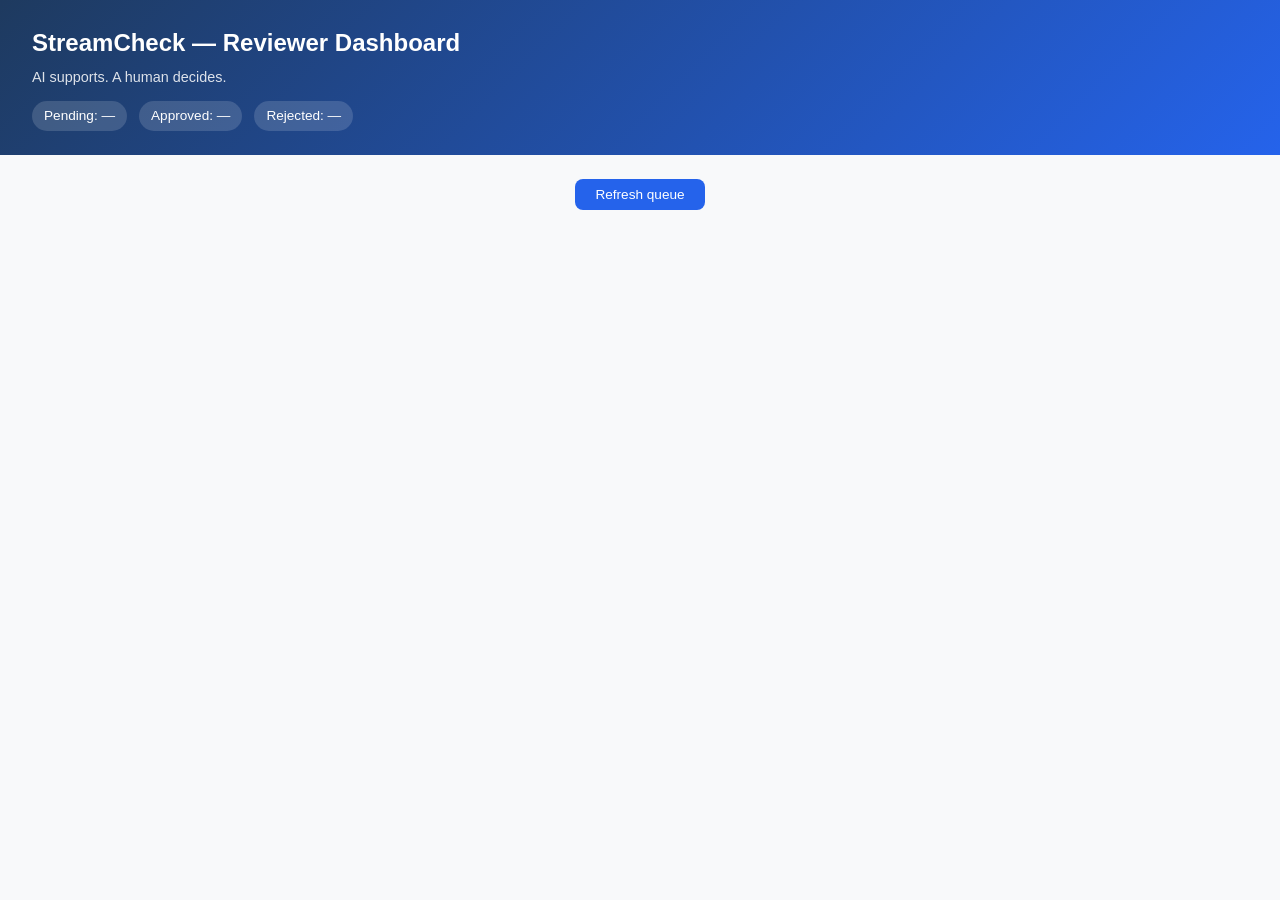
==== static/dashboard.html @ fb082abb "feat: initial StreamCheck prototype AI-supported freshwater ecosystem observation validation middlew" ====
<!DOCTYPE html>
<html lang="en">
<head>
  <meta charset="UTF-8">
  <meta name="viewport" content="width=device-width, initial-scale=1.0">
  <title>StreamCheck — Reviewer Dashboard</title>
  <style>
    :root { --bg: #f8f9fa; --card: #ffffff; --accent: #2563eb; --reject: #dc2626; --approve: #16a34a; --muted: #6b7280; --border: #e5e7eb; --radius: 12px; }
    * { margin: 0; padding: 0; box-sizing: border-box; }
    body { font-family: -apple-system, BlinkMacSystemFont, "Segoe UI", Roboto, sans-serif; background: var(--bg); color: #1f2937; line-height: 1.6; }
    header { background: linear-gradient(135deg, #1e3a5f 0%, #2563eb 100%); color: white; padding: 24px 32px; }
    header h1 { font-size: 1.5rem; font-weight: 700; }
    header p { opacity: 0.85; font-size: 0.9rem; margin-top: 4px; }
    .badge-row { display: flex; gap: 12px; margin-top: 12px; font-size: 0.85rem; }
    .badge { background: rgba(255,255,255,0.15); padding: 4px 12px; border-radius: 20px; }
    main { max-width: 960px; margin: 24px auto; padding: 0 16px; }
    .empty { text-align: center; padding: 64px 16px; color: var(--muted); }
    .empty h2 { font-size: 1.2rem; margin-bottom: 8px; }
    .obs-card { background: var(--card); border: 1px solid var(--border); border-radius: var(--radius); padding: 24px; margin-bottom: 20px; box-shadow: 0 1px 3px rgba(0,0,0,0.06); }
    .obs-card .photo-wrap { width: 100%; max-height: 320px; overflow: hidden; border-radius: 8px; margin-bottom: 16px; background: #f0f0f0; display: flex; align-items: center; justify-content: center; }
    .obs-card .photo-wrap img { width: 100%; object-fit: cover; max-height: 320px; }
    .obs-card h3 { font-size: 1rem; font-weight: 600; margin-bottom: 4px; }
    .obs-card .meta { font-size: 0.8rem; color: var(--muted); margin-bottom: 12px; }
    .obs-card .text-desc { font-size: 0.95rem; margin-bottom: 12px; }
    .indicator-chips { display: flex; flex-wrap: wrap; gap: 8px; margin-bottom: 12px; }
    .chip { background: #eff6ff; color: var(--accent); border-radius: 20px; padding: 4px 12px; font-size: 0.8rem; font-weight: 500; }
    .confidence { display: inline-block; font-weight: 600; padding: 2px 10px; border-radius: 20px; font-size: 0.85rem; margin-bottom: 12px; }
    .confidence.high { background: #dcfce7; color: #15803d; }
    .confidence.med { background: #fef3c7; color: #92400e; }
    .confidence.low { background: #fee2e2; color: #991b1b; }
    .reasoning { background: #f9fafb; border-left: 3px solid var(--accent); padding: 12px 16px; border-radius: 0 8px 8px 0; font-size: 0.9rem; margin-bottom: 16px; white-space: pre-wrap; }
    .actions { display: flex; gap: 12px; }
    .btn { padding: 10px 24px; border: none; border-radius: 8px; font-size: 0.9rem; font-weight: 600; cursor: pointer; transition: opacity 0.15s; }
    .btn:disabled { opacity: 0.5; cursor: not-allowed; }
    .btn-approve { background: var(--approve); color: white; }
    .btn-reject { background: var(--reject); color: white; }
    .btn:hover:not(:disabled) { opacity: 0.85; }
    .result-msg { margin-top: 8px; font-size: 0.85rem; padding: 8px 12px; border-radius: 6px; }
    .result-msg.success { background: #dcfce7; color: #15803d; }
    .result-msg.error { background: #fee2e2; color: #991b1b; }
    .refresh-bar { text-align: center; margin-bottom: 16px; }
    .refresh-bar button { background: var(--accent); color: white; border: none; padding: 8px 20px; border-radius: 8px; cursor: pointer; font-size: 0.85rem; font-weight: 500; }
    .fhir-id { font-size: 0.8rem; color: var(--muted); margin-top: 4px; }
  </style>
</head>
<body>
  <header>
    <h1>StreamCheck — Reviewer Dashboard</h1>
    <p>AI supports. A human decides.</p>
    <div class="badge-row">
      <span class="badge" id="pending-count">Pending: —</span>
      <span class="badge" id="approved-count">Approved: —</span>
      <span class="badge" id="rejected-count">Rejected: —</span>
    </div>
  </header>
  <main>
    <div class="refresh-bar">
      <button onclick="loadQueue()">Refresh queue</button>
    </div>
    <div id="queue"></div>
  </main>
  <script>
    const API = '';

    async function loadQueue() {
      const [pending, approved, rejected] = await Promise.all([
        fetch(API + '/queue').then(r => r.json()),
        fetch(API + '/observations?status=approved').then(r => r.json()),
        fetch(API + '/observations?status=rejected').then(r => r.json()),
      ]);
      document.getElementById('pending-count').textContent = `Pending: ${pending.length}`;
      document.getElementById('approved-count').textContent = `Approved: ${approved.length}`;
      document.getElementById('rejected-count').textContent = `Rejected: ${rejected.length}`;
      const container = document.getElementById('queue');
      if (pending.length === 0 && approved.length === 0 && rejected.length === 0) {
        container.innerHTML = '<div class="empty"><h2>No observations yet</h2><p>Submit one from the <a href="/index.html">citizen form</a>.</p></div>';
        return;
      }
      let html = '';
      // Pending first
      if (pending.length > 0) {
        html += '<h2 style="margin-bottom:12px">Pending Review</h2>';
        pending.forEach(obs => { html += renderCard(obs, true); });
      }
      if (approved.length > 0) {
        html += '<h2 style="margin:24px 0 12px">Approved</h2>';
        approved.forEach(obs => { html += renderCard(obs, false); });
      }
      if (rejected.length > 0) {
        html += '<h2 style="margin:24px 0 12px">Rejected</h2>';
        rejected.forEach(obs => { html += renderCard(obs, false); });
      }
      container.innerHTML = html;
    }

    function confidenceClass(c) { return c >= 0.75 ? 'high' : c >= 0.5 ? 'med' : 'low'; }

    function renderCard(obs, showActions) {
      const indicators = (obs.ai_indicators || []).map(i => `<span class="chip">${i.replace(/_/g, ' ')}</span>`).join('');
      const confPct = Math.round(obs.ai_confidence * 100);
      const statusLabel = obs.status === 'approved' ? '✅ Approved' : obs.status === 'rejected' ? '❌ Rejected' : '⏳ Pending';
      let actionsHtml = '';
      if (showActions) {
        actionsHtml = `
          <div class="actions">
            <button class="btn btn-approve" onclick="approveObs(${obs.id})">✓ Approve</button>
            <button class="btn btn-reject" onclick="rejectObs(${obs.id})">✗ Reject</button>
          </div>
          <div id="result-${obs.id}"></div>`;
      }
      const fhirHtml = obs.fhir_id ? `<div class="fhir-id">FHIR ID: ${obs.fhir_id}</div>` : '';
      return `
        <div class="obs-card" id="card-${obs.id}">
          <div class="photo-wrap"><img src="${obs.photo_url}" alt="Submitted photo" loading="lazy"></div>
          <div class="meta">${statusLabel} · Observation #${obs.id} · ${new Date(obs.created_at).toLocaleString()}</div>
          <h3>Citizen description</h3>
          <p class="text-desc">${escapeHtml(obs.text_description)}</p>
          <div class="indicator-chips">${indicators || '<span class="chip" style="background:#f3f4f6;color:#6b7280">no indicators detected</span>'}</div>
          <span class="confidence ${confidenceClass(obs.ai_confidence)}">Confidence: ${confPct}%</span>
          <h3>AI reasoning</h3>
          <div class="reasoning">${escapeHtml(obs.ai_reasoning)}</div>
          ${fhirHtml}
          ${actionsHtml}
        </div>`;
    }

    function escapeHtml(s) { const d = document.createElement('div'); d.textContent = s; return d.innerHTML; }

    async function approveObs(id) {
      const el = document.getElementById('result-' + id);
      el.innerHTML = 'Approving...';
      try {
        const res = await fetch(API + '/observations/' + id + '/approve', { method: 'POST' });
        const data = await res.json();
        if (!res.ok) throw new Error(data.detail || 'Approve failed');
        el.innerHTML = `<div class="result-msg success">Approved! FHIR ID: ${data.fhir_id}</div>`;
        setTimeout(loadQueue, 800);
      } catch (e) { el.innerHTML = `<div class="result-msg error">${escapeHtml(e.message)}</div>`; }
    }

    async function rejectObs(id) {
      const el = document.getElementById('result-' + id);
      el.innerHTML = 'Rejecting...';
      try {
        const res = await fetch(API + '/observations/' + id + '/reject', { method: 'POST' });
        const data = await res.json();
        if (!res.ok) throw new Error(data.detail || 'Reject failed');
        el.innerHTML = `<div class="result-msg success">Rejected.</div>`;
        setTimeout(loadQueue, 800);
      } catch (e) { el.innerHTML = `<div class="result-msg error">${escapeHtml(e.message)}</div>`; }
    }

    loadQueue();
  </script>
</body>
</html>
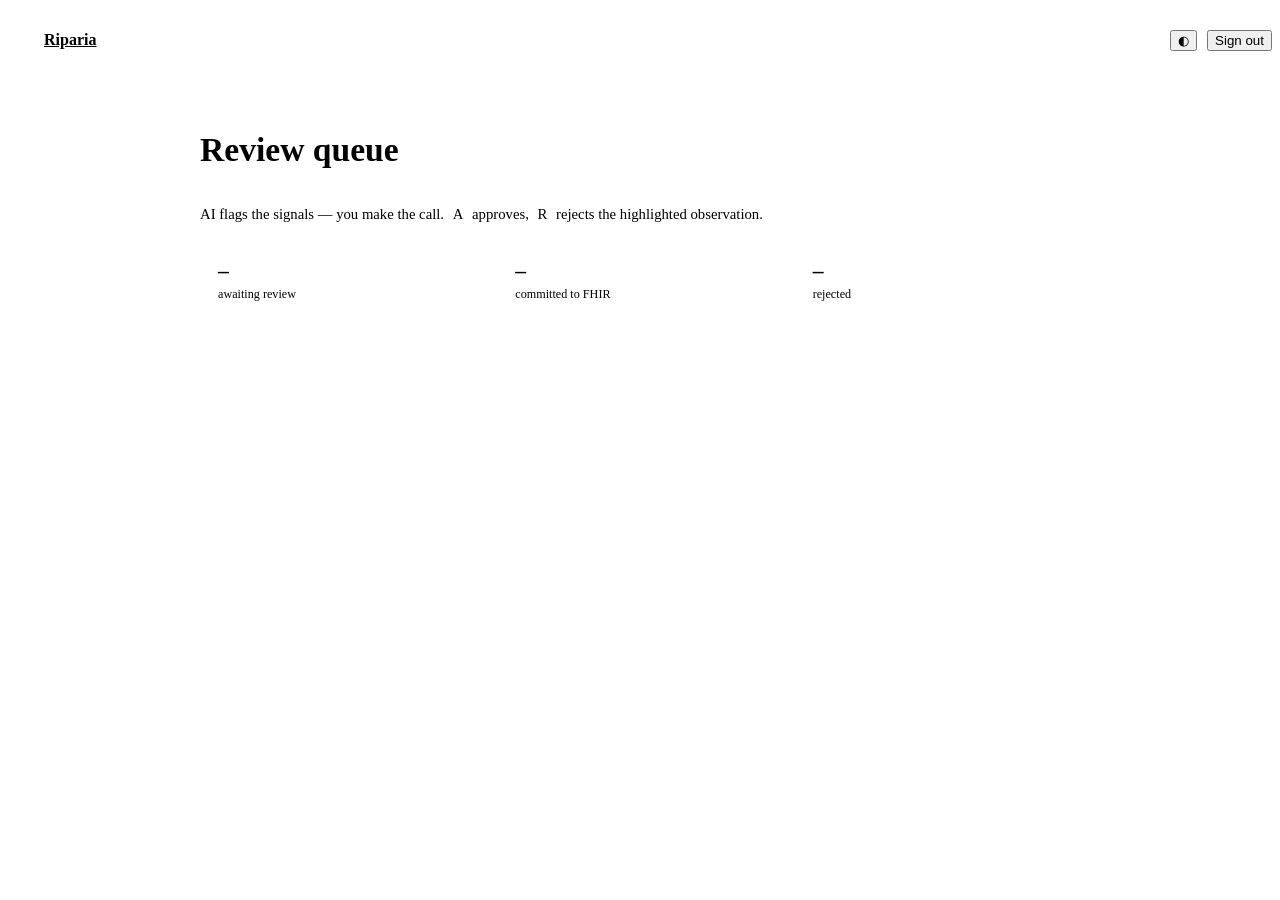
==== commit 0694a0e9: "feat: production-hardened Riparia — auth, Postgres, R2 storage, Render deploy See PR/commit body for" ====
--- a/static/dashboard.html
+++ b/static/dashboard.html
@@ -1,154 +1,260 @@
 <!DOCTYPE html>
-<html lang="en">
+<html lang="en" data-theme="dark">
 <head>
   <meta charset="UTF-8">
   <meta name="viewport" content="width=device-width, initial-scale=1.0">
-  <title>StreamCheck — Reviewer Dashboard</title>
+  <title>Review queue — Riparia</title>
+  <meta name="description" content="Reviewer console: AI-assessed citizen observations awaiting human confirmation.">
+  <meta name="robots" content="noindex">
+  <meta name="theme-color" content="#0b1016">
+  <link rel="icon" href="/assets/favicon.svg" type="image/svg+xml">
+  <link rel="preconnect" href="https://fonts.googleapis.com">
+  <link rel="preconnect" href="https://fonts.gstatic.com" crossorigin>
+  <link href="https://fonts.googleapis.com/css2?family=IBM+Plex+Mono:wght@400;500&family=Instrument+Serif:ital@0;1&family=Inter:wght@400;500;600;700&display=swap" rel="stylesheet">
+  <link rel="stylesheet" href="/css/tokens.css">
   <style>
-    :root { --bg: #f8f9fa; --card: #ffffff; --accent: #2563eb; --reject: #dc2626; --approve: #16a34a; --muted: #6b7280; --border: #e5e7eb; --radius: 12px; }
-    * { margin: 0; padding: 0; box-sizing: border-box; }
-    body { font-family: -apple-system, BlinkMacSystemFont, "Segoe UI", Roboto, sans-serif; background: var(--bg); color: #1f2937; line-height: 1.6; }
-    header { background: linear-gradient(135deg, #1e3a5f 0%, #2563eb 100%); color: white; padding: 24px 32px; }
-    header h1 { font-size: 1.5rem; font-weight: 700; }
-    header p { opacity: 0.85; font-size: 0.9rem; margin-top: 4px; }
-    .badge-row { display: flex; gap: 12px; margin-top: 12px; font-size: 0.85rem; }
-    .badge { background: rgba(255,255,255,0.15); padding: 4px 12px; border-radius: 20px; }
-    main { max-width: 960px; margin: 24px auto; padding: 0 16px; }
-    .empty { text-align: center; padding: 64px 16px; color: var(--muted); }
-    .empty h2 { font-size: 1.2rem; margin-bottom: 8px; }
-    .obs-card { background: var(--card); border: 1px solid var(--border); border-radius: var(--radius); padding: 24px; margin-bottom: 20px; box-shadow: 0 1px 3px rgba(0,0,0,0.06); }
-    .obs-card .photo-wrap { width: 100%; max-height: 320px; overflow: hidden; border-radius: 8px; margin-bottom: 16px; background: #f0f0f0; display: flex; align-items: center; justify-content: center; }
-    .obs-card .photo-wrap img { width: 100%; object-fit: cover; max-height: 320px; }
-    .obs-card h3 { font-size: 1rem; font-weight: 600; margin-bottom: 4px; }
-    .obs-card .meta { font-size: 0.8rem; color: var(--muted); margin-bottom: 12px; }
-    .obs-card .text-desc { font-size: 0.95rem; margin-bottom: 12px; }
-    .indicator-chips { display: flex; flex-wrap: wrap; gap: 8px; margin-bottom: 12px; }
-    .chip { background: #eff6ff; color: var(--accent); border-radius: 20px; padding: 4px 12px; font-size: 0.8rem; font-weight: 500; }
-    .confidence { display: inline-block; font-weight: 600; padding: 2px 10px; border-radius: 20px; font-size: 0.85rem; margin-bottom: 12px; }
-    .confidence.high { background: #dcfce7; color: #15803d; }
-    .confidence.med { background: #fef3c7; color: #92400e; }
-    .confidence.low { background: #fee2e2; color: #991b1b; }
-    .reasoning { background: #f9fafb; border-left: 3px solid var(--accent); padding: 12px 16px; border-radius: 0 8px 8px 0; font-size: 0.9rem; margin-bottom: 16px; white-space: pre-wrap; }
-    .actions { display: flex; gap: 12px; }
-    .btn { padding: 10px 24px; border: none; border-radius: 8px; font-size: 0.9rem; font-weight: 600; cursor: pointer; transition: opacity 0.15s; }
-    .btn:disabled { opacity: 0.5; cursor: not-allowed; }
-    .btn-approve { background: var(--approve); color: white; }
-    .btn-reject { background: var(--reject); color: white; }
-    .btn:hover:not(:disabled) { opacity: 0.85; }
-    .result-msg { margin-top: 8px; font-size: 0.85rem; padding: 8px 12px; border-radius: 6px; }
-    .result-msg.success { background: #dcfce7; color: #15803d; }
-    .result-msg.error { background: #fee2e2; color: #991b1b; }
-    .refresh-bar { text-align: center; margin-bottom: 16px; }
-    .refresh-bar button { background: var(--accent); color: white; border: none; padding: 8px 20px; border-radius: 8px; cursor: pointer; font-size: 0.85rem; font-weight: 500; }
-    .fhir-id { font-size: 0.8rem; color: var(--muted); margin-top: 4px; }
+    header.site { border-bottom: 1px solid var(--line); position: sticky; top: 0; z-index: 40; background: color-mix(in srgb, var(--bg) 85%, transparent); backdrop-filter: blur(10px); }
+    .nav { display: flex; align-items: center; justify-content: space-between; height: 64px; gap: 12px; }
+    .logo { display: flex; align-items: center; gap: 10px; font-weight: 700; color: var(--ink); }
+    .logo svg { width: 26px; height: 26px; }
+    .who { font: 400 0.8rem var(--font-mono); color: var(--ink-3); margin-right: 4px; }
+
+    main { max-width: 880px; margin: 0 auto; padding: 36px 20px 90px; }
+    .title-row { display: flex; align-items: baseline; justify-content: space-between; gap: 12px; flex-wrap: wrap; margin-bottom: 6px; }
+    .title-row h1 { font-size: clamp(1.6rem, 3.5vw, 2.1rem); }
+    .title-row .meta { font: 400 0.78rem var(--font-mono); color: var(--ink-3); }
+    .sub { color: var(--ink-2); font-size: 0.92rem; margin-bottom: 22px; }
+    kbd {
+      font: 500 0.68rem var(--font-mono); border: 1px solid var(--line-strong);
+      border-bottom-width: 2px; border-radius: 5px; padding: 1px 5px; color: var(--ink-2);
+    }
+
+    .stats { display: grid; grid-template-columns: repeat(3, 1fr); gap: 12px; margin-bottom: 26px; }
+    .stat { padding: 14px 18px; }
+    .stat b { display: block; font-size: 1.35rem; font-weight: 600; letter-spacing: -0.02em; }
+    .stat span { font-size: 0.76rem; color: var(--ink-3); }
+
+    /* review card */
+    .review { overflow: hidden; margin-bottom: 22px; transition: opacity 300ms var(--ease), transform 300ms var(--ease); }
+    .review.resolved { opacity: 0; transform: scale(0.985); }
+    .review-top { display: flex; justify-content: space-between; align-items: center; padding: 12px 20px; border-bottom: 1px solid var(--line); background: var(--bg-sunken); }
+    .review-top .id { font: 500 0.75rem var(--font-mono); color: var(--ink-3); }
+    .review-grid { display: grid; grid-template-columns: 340px 1fr; }
+    .photo-pane { border-right: 1px solid var(--line); background: var(--bg-sunken); min-height: 280px; position: relative; }
+    .photo-pane img { width: 100%; height: 100%; object-fit: cover; display: block; }
+    .content-pane { padding: 22px 24px; display: flex; flex-direction: column; gap: 16px; }
+    .quote {
+      font-size: 0.98rem; color: var(--ink); border-left: 3px solid var(--brand);
+      padding: 4px 0 4px 14px; font-style: italic;
+    }
+    .quote .citizen { display: block; font: 500 0.68rem var(--font-mono); color: var(--ink-3); font-style: normal; margin-top: 6px; letter-spacing: 0.05em; text-transform: uppercase; }
+
+    .conf-block .row { display: flex; justify-content: space-between; align-items: baseline; margin-bottom: 6px; }
+    .conf-block .label { font: 500 0.7rem var(--font-mono); letter-spacing: 0.06em; text-transform: uppercase; color: var(--ink-3); }
+    .conf-block .val { font: 600 0.95rem var(--font-mono); }
+
+    .ai-note { background: var(--bg-raised); border: 1px solid var(--line); border-radius: var(--radius); padding: 14px 16px; font-size: 0.9rem; color: var(--ink-2); }
+    .ai-note .ai-tag { font: 500 0.66rem var(--font-mono); letter-spacing: 0.08em; text-transform: uppercase; color: var(--brand); display: block; margin-bottom: 6px; }
+
+    .decide { display: flex; gap: 10px; margin-top: auto; }
+    .decide .btn { flex: 1; justify-content: center; }
+    .verdict { padding: 14px 20px; border-top: 1px solid var(--line); font-size: 0.85rem; }
+    .verdict.ok { background: var(--ok-tint); color: var(--ok); }
+    .verdict.err { background: var(--danger-tint); color: var(--danger); }
+    .verdict a { margin-left: 10px; }
+
+    @media (max-width: 760px) {
+      .review-grid { grid-template-columns: 1fr; }
+      .photo-pane { border-right: none; border-bottom: 1px solid var(--line); max-height: 260px; }
+      .stats { grid-template-columns: 1fr 1fr; }
+    }
   </style>
 </head>
 <body>
-  <header>
-    <h1>StreamCheck — Reviewer Dashboard</h1>
-    <p>AI supports. A human decides.</p>
-    <div class="badge-row">
-      <span class="badge" id="pending-count">Pending: —</span>
-      <span class="badge" id="approved-count">Approved: —</span>
-      <span class="badge" id="rejected-count">Rejected: —</span>
+  <header class="site">
+    <div class="container nav">
+      <a class="logo" href="/" aria-label="Riparia home">
+        <svg viewBox="0 0 32 32" fill="none" aria-hidden="true"><rect width="32" height="32" rx="8" fill="var(--brand)"/><path d="M7 19c2.5 0 2.5-2 5-2s2.5 2 5 2 2.5-2 5-2 2.5 2 3 2" stroke="#fff" stroke-width="2" stroke-linecap="round"/><path d="M7 24c2.5 0 2.5-2 5-2s2.5 2 5 2 2.5-2 5-2 2.5 2 3 2" stroke="#fff" stroke-width="2" stroke-linecap="round" opacity=".55"/><circle cx="22" cy="9.5" r="3.5" stroke="#fff" stroke-width="2"/></svg>
+        Riparia
+      </a>
+      <nav style="display:flex;gap:10px;align-items:center" aria-label="Primary">
+        <span class="who" id="who"></span>
+        <button class="theme-toggle" data-theme-toggle aria-pressed="false" aria-label="Toggle dark mode">◐</button>
+        <button class="btn btn-ghost" id="logout-btn">Sign out</button>
+      </nav>
     </div>
   </header>
+
   <main>
-    <div class="refresh-bar">
-      <button onclick="loadQueue()">Refresh queue</button>
+    <div class="title-row">
+      <h1 class="display">Review queue</h1>
+      <span class="meta" id="updated-at"></span>
     </div>
-    <div id="queue"></div>
+    <p class="sub">AI flags the signals — you make the call. <kbd>A</kbd> approves, <kbd>R</kbd> rejects the highlighted observation.</p>
+
+    <div class="stats" aria-label="Queue statistics">
+      <div class="card stat"><b id="stat-pending">–</b><span>awaiting review</span></div>
+      <div class="card stat"><b id="stat-approved">–</b><span>committed to FHIR</span></div>
+      <div class="card stat"><b id="stat-rejected">–</b><span>rejected</span></div>
+    </div>
+
+    <div id="queue" aria-live="polite"></div>
   </main>
+
+  <script src="/js/app.js"></script>
   <script>
-    const API = '';
+    const queueEl = document.getElementById("queue");
+    let items = [];
+    let focusIdx = 0;
+
+    function csrfToken() {
+      const m = document.cookie.match(/(?:^|;\s*)riparia_csrf=([^;]+)/);
+      return m ? decodeURIComponent(m[1]) : "";
+    }
+
+    function skeletonCard() {
+      return `<div class="card review"><div class="review-grid">
+        <div class="photo-pane skeleton" style="height:280px"></div>
+        <div class="content-pane">
+          <div class="skeleton" style="height:18px;width:80%"></div>
+          <div class="skeleton" style="height:56px"></div>
+          <div class="skeleton" style="height:12px;width:40%"></div>
+        </div></div></div>`;
+    }
+
+    function confTone(c) { return c >= 0.75 ? "ok" : c >= 0.5 ? "warn" : "danger"; }
+
+    function card(o, idx) {
+      const pct = Math.round((o.ai_confidence ?? 0) * 100);
+      const chips = (o.ai_indicators ?? []).map(i => `<span class="chip">${escapeHtml(i.replaceAll("_", " "))}</span>`).join("");
+      const when = new Date(o.created_at).toLocaleString();
+      return `
+      <article class="card review" data-id="${o.id}" data-idx="${idx}" tabindex="0" aria-label="Observation ${o.id}">
+        <div class="review-top">
+          <span class="id">OBS-${String(o.id).padStart(4, "0")}</span>
+          <span class="id">${escapeHtml(when)}</span>
+        </div>
+        <div class="review-grid">
+          <div class="photo-pane"><img src="${escapeHtml(o.photo_url)}" alt="Citizen-submitted stream photo" loading="lazy"></div>
+          <div class="content-pane">
+            <blockquote class="quote">${escapeHtml(o.text_description)}<span class="citizen">Citizen report</span></blockquote>
+            <div class="conf-block">
+              <div class="row"><span class="label">AI confidence</span><span class="val">${pct}%</span></div>
+              <div class="meter"><i data-w="${pct}"></i></div>
+            </div>
+            <div class="ai-note">
+              <span class="ai-tag">AI assessment</span>
+              ${escapeHtml(o.ai_reasoning)}
+            </div>
+            <div style="display:flex;gap:8px;flex-wrap:wrap">${chips || '<span class="chip muted">no indicators detected</span>'}</div>
+            <div class="decide">
+              <button class="btn btn-approve" data-act="approve">✓ Approve &amp; commit</button>
+              <button class="btn btn-reject" data-act="reject">✗ Reject</button>
+            </div>
+          </div>
+        </div>
+        <div class="verdict-slot"></div>
+      </article>`;
+    }
+
+    function showVerdict(el, cls, html) {
+      const slot = el.querySelector(".verdict-slot");
+      slot.innerHTML = `<div class="verdict ${cls} fade-in">${html}</div>`;
+    }
+
+    async function decide(el, action) {
+      const id = el.dataset.id;
+      const buttons = el.querySelectorAll(".decide .btn");
+      buttons.forEach(b => b.disabled = true);
+      try {
+        const updated = await api(`/api/v1/observations/${id}/${action}`, {
+          method: "POST",
+          headers: { "X-CSRF-Token": csrfToken() },
+        });
+        if (action === "approve") {
+          showVerdict(el, "ok", `✓ Committed to FHIR — Observation/${escapeHtml(updated.fhir_id)}<a target="_blank" rel="noopener" href="${escapeHtml(FHIR_BASE)}${escapeHtml(updated.fhir_id)}">view resource ↗</a>`);
+        } else {
+          showVerdict(el, "ok", `✗ Rejected — nothing sent to FHIR`);
+        }
+        el.classList.add("resolved");
+        setTimeout(() => { el.remove(); loadStats(); }, 700);
+      } catch (err) {
+        buttons.forEach(b => b.disabled = false);
+        if (err.status === 401) { location.href = "/login.html"; return; }
+        showVerdict(el, "err", `⚠ ${escapeHtml(err.message)}`);
+      }
+    }
+
+    const FHIR_BASE = "https://hapi.fhir.org/baseR4/Observation/";
+
+    function bindCard(el) {
+      el.querySelectorAll(".decide .btn").forEach(btn => {
+        btn.addEventListener("click", () => decide(el, btn.dataset.act));
+      });
+      el.addEventListener("focus", () => { focusIdx = +el.dataset.idx; });
+    }
+
+    async function loadStats() {
+      try {
+        const all = await api("/api/v1/observations?limit=100");
+        const count = s => all.items.filter(i => i.status === s).length;
+        document.getElementById("stat-approved").textContent = count("approved");
+        document.getElementById("stat-rejected").textContent = count("rejected");
+      } catch { /* stats are non-critical */ }
+    }
 
     async function loadQueue() {
-      const [pending, approved, rejected] = await Promise.all([
-        fetch(API + '/queue').then(r => r.json()),
-        fetch(API + '/observations?status=approved').then(r => r.json()),
-        fetch(API + '/observations?status=rejected').then(r => r.json()),
-      ]);
-      document.getElementById('pending-count').textContent = `Pending: ${pending.length}`;
-      document.getElementById('approved-count').textContent = `Approved: ${approved.length}`;
-      document.getElementById('rejected-count').textContent = `Rejected: ${rejected.length}`;
-      const container = document.getElementById('queue');
-      if (pending.length === 0 && approved.length === 0 && rejected.length === 0) {
-        container.innerHTML = '<div class="empty"><h2>No observations yet</h2><p>Submit one from the <a href="/index.html">citizen form</a>.</p></div>';
-        return;
+      queueEl.innerHTML = skeletonCard() + skeletonCard();
+      try {
+        const data = await api("/api/v1/queue");
+        items = data.items ?? [];
+        document.getElementById("stat-pending").textContent = items.length;
+        document.getElementById("updated-at").textContent = "updated " + new Date().toLocaleTimeString();
+
+        if (!items.length) {
+          queueEl.innerHTML = `<div class="card state-block">
+            <h2>Queue clear</h2>
+            <p>Every observation has been reviewed. New citizen submissions will appear here automatically.</p>
+          </div>`;
+          return;
+        }
+        queueEl.innerHTML = items.map(card).join("");
+        queueEl.querySelectorAll(".review").forEach(el => {
+          bindCard(el);
+          requestAnimationFrame(() => {
+            const bar = el.querySelector(".meter i");
+            if (bar) bar.style.width = bar.dataset.w + "%";
+          });
+        });
+        loadStats();
+      } catch (err) {
+        if (err.status === 401) { location.href = "/login.html"; return; }
+        queueEl.innerHTML = `<div class="card state-block">
+          <h2>Couldn't load the queue</h2>
+          <p>${escapeHtml(err.message)}</p>
+          <p style="margin-top:12px"><button class="btn btn-ghost" onclick="loadQueue()">Retry</button></p>
+        </div>`;
       }
-      let html = '';
-      // Pending first
-      if (pending.length > 0) {
-        html += '<h2 style="margin-bottom:12px">Pending Review</h2>';
-        pending.forEach(obs => { html += renderCard(obs, true); });
-      }
-      if (approved.length > 0) {
-        html += '<h2 style="margin:24px 0 12px">Approved</h2>';
-        approved.forEach(obs => { html += renderCard(obs, false); });
-      }
-      if (rejected.length > 0) {
-        html += '<h2 style="margin:24px 0 12px">Rejected</h2>';
-        rejected.forEach(obs => { html += renderCard(obs, false); });
-      }
-      container.innerHTML = html;
-    }
-
-    function confidenceClass(c) { return c >= 0.75 ? 'high' : c >= 0.5 ? 'med' : 'low'; }
-
-    function renderCard(obs, showActions) {
-      const indicators = (obs.ai_indicators || []).map(i => `<span class="chip">${i.replace(/_/g, ' ')}</span>`).join('');
-      const confPct = Math.round(obs.ai_confidence * 100);
-      const statusLabel = obs.status === 'approved' ? '✅ Approved' : obs.status === 'rejected' ? '❌ Rejected' : '⏳ Pending';
-      let actionsHtml = '';
-      if (showActions) {
-        actionsHtml = `
-          <div class="actions">
-            <button class="btn btn-approve" onclick="approveObs(${obs.id})">✓ Approve</button>
-            <button class="btn btn-reject" onclick="rejectObs(${obs.id})">✗ Reject</button>
-          </div>
-          <div id="result-${obs.id}"></div>`;
-      }
-      const fhirHtml = obs.fhir_id ? `<div class="fhir-id">FHIR ID: ${obs.fhir_id}</div>` : '';
-      return `
-        <div class="obs-card" id="card-${obs.id}">
-          <div class="photo-wrap"><img src="${obs.photo_url}" alt="Submitted photo" loading="lazy"></div>
-          <div class="meta">${statusLabel} · Observation #${obs.id} · ${new Date(obs.created_at).toLocaleString()}</div>
-          <h3>Citizen description</h3>
-          <p class="text-desc">${escapeHtml(obs.text_description)}</p>
-          <div class="indicator-chips">${indicators || '<span class="chip" style="background:#f3f4f6;color:#6b7280">no indicators detected</span>'}</div>
-          <span class="confidence ${confidenceClass(obs.ai_confidence)}">Confidence: ${confPct}%</span>
-          <h3>AI reasoning</h3>
-          <div class="reasoning">${escapeHtml(obs.ai_reasoning)}</div>
-          ${fhirHtml}
-          ${actionsHtml}
-        </div>`;
-    }
-
-    function escapeHtml(s) { const d = document.createElement('div'); d.textContent = s; return d.innerHTML; }
-
-    async function approveObs(id) {
-      const el = document.getElementById('result-' + id);
-      el.innerHTML = 'Approving...';
-      try {
-        const res = await fetch(API + '/observations/' + id + '/approve', { method: 'POST' });
-        const data = await res.json();
-        if (!res.ok) throw new Error(data.detail || 'Approve failed');
-        el.innerHTML = `<div class="result-msg success">Approved! FHIR ID: ${data.fhir_id}</div>`;
-        setTimeout(loadQueue, 800);
-      } catch (e) { el.innerHTML = `<div class="result-msg error">${escapeHtml(e.message)}</div>`; }
-    }
-
-    async function rejectObs(id) {
-      const el = document.getElementById('result-' + id);
-      el.innerHTML = 'Rejecting...';
-      try {
-        const res = await fetch(API + '/observations/' + id + '/reject', { method: 'POST' });
-        const data = await res.json();
-        if (!res.ok) throw new Error(data.detail || 'Reject failed');
-        el.innerHTML = `<div class="result-msg success">Rejected.</div>`;
-        setTimeout(loadQueue, 800);
-      } catch (e) { el.innerHTML = `<div class="result-msg error">${escapeHtml(e.message)}</div>`; }
-    }
+    }
+
+    // keyboard shortcuts
+    document.addEventListener("keydown", (e) => {
+      if (e.target.matches("input, textarea")) return;
+      const el = queueEl.querySelector(`.review[data-idx="${focusIdx}"]`);
+      if (!el) return;
+      if (e.key === "a" || e.key === "A") decide(el, "approve");
+      if (e.key === "r" || e.key === "R") decide(el, "reject");
+    });
+
+    document.getElementById("logout-btn").addEventListener("click", async () => {
+      try { await api("/api/v1/auth/logout", { method: "POST" }); } catch {}
+      location.href = "/login.html";
+    });
+
+    // Show who is signed in (best effort)
+    api("/api/v1/observations?limit=1").then(() => {
+      document.getElementById("who").textContent = "reviewer";
+    }).catch(() => {});
 
     loadQueue();
   </script>
